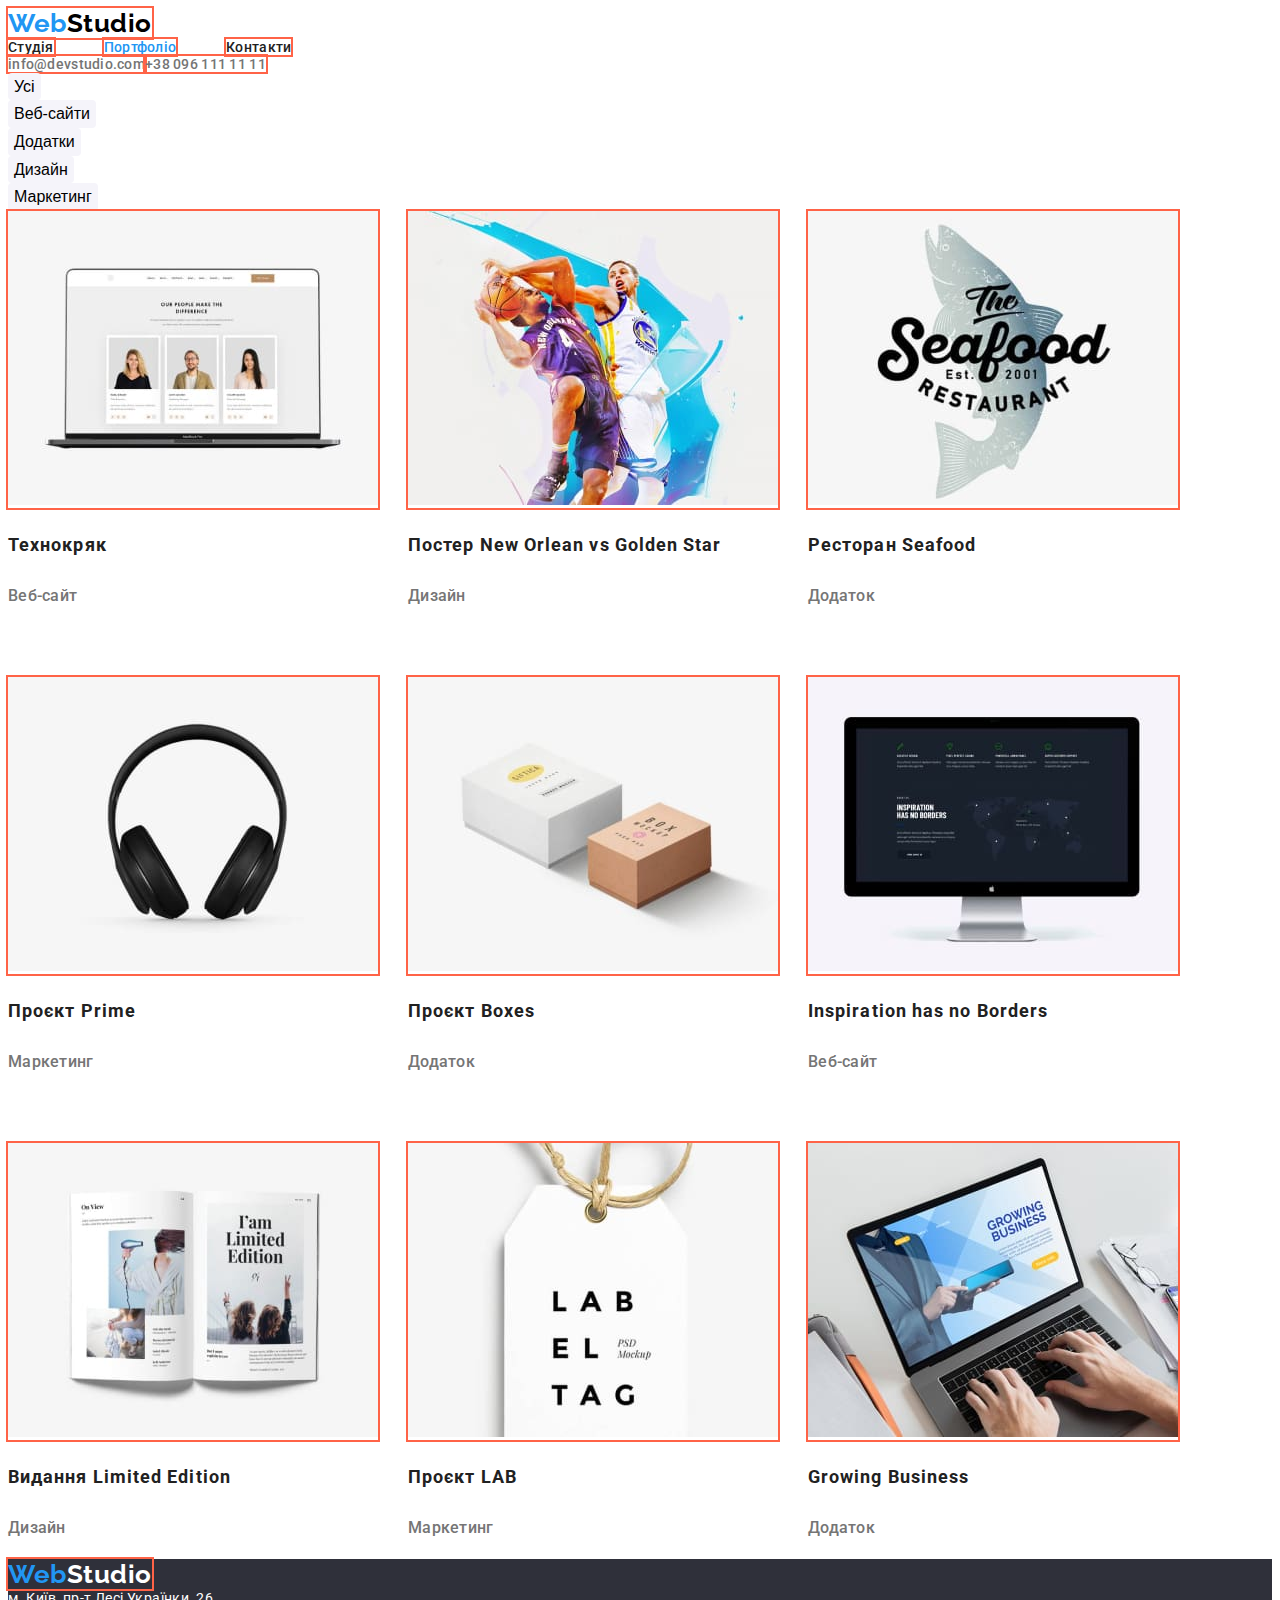
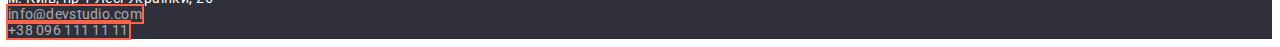
==== portfolio.html @ 8feb5d45 "hv 3" ====
<!DOCTYPE html>
<html lang="uk">
  <head>
    <meta charset="UTF-8" />
    <meta http-equiv="X-UA-Compatible" content="IE=edge" />
    <meta name="viewport" content="width=device-width, initial-scale=1.0" />
    <title>Portfolio</title>
    <link rel="stylesheet" href="css/styles.css" />
  </head>
  <body>
    <header class="header">
      <nav class="header-nav">
        <a class="header-logo logo" href="./index.html"
          ><span>Web</span>Studio</a
        >
        <ul class="header-nav-items">
          <li class="header-nav-item">
            <a class="header-nav-link" href="./index.html">Студія</a>
          </li>
          <li class="header-nav-item">
            <a class="header-nav-link active" href="./portfolio.html">Портфоліо</a>
          </li>
          <li class="header-nav-item">
            <a class="header-nav-link" href="#">Контакти</a>
          </li>
        </ul>
      </nav>
      <ul class="header-contact-items">
        <li class="header-contact-item">
          <a class="header-contact-link" href="mailto:info@devstudio.com"
            >info@devstudio.com</a
          >
        </li>
        <li class="header-contact-item">
          <a class="header-contact-link" href="tel:+380961111111"
            >+38 096 111 11 11</a
          >
        </li>
      </ul>
    </header>
    <main>
      <section class="project">
        <ul class="project-button-items">
          <li class="project-button-item">
            <button class="project-button-action" type="button">Усі</button>
          </li>
          <li class="project-button-item">
            <button class="project-button-action" type="button">Веб-сайти</button>
          </li>
          <li class="project-button-item">
            <button class="project-button-action" type="button">Додатки</button>
          </li>
          <li class="project-button-item">
            <button class="project-button-action" type="button">Дизайн</button>
          </li>
          <li class="project-button-item">
            <button class="project-button-action" type="button"> Маркетинг</button>
          </li>
        </ul>
        <h2 hidden>projects</h2>
        <ul class="project-section-items">
          <li class="project-section-item">
            <a>
              <img
                class="project-section-img"
                src="images/portfolio/img-1.jpg"
                alt="image"
              />
              <h3 class="project-section-title">Технокряк</h3>
              <p class="project-section-subtitle">Веб-сайт</p>
            </a>
          </li>
          <li class="project-section-item">
            <a>
              <img
                class="project-section-img"
                src="images/portfolio/img-2.jpg"
                alt="image"
              />
              <h3 class="project-section-title">
                Постер New Orlean vs Golden Star
              </h3>
              <p class="project-section-subtitle">Дизайн</p>
            </a>
          </li>
          <li class="project-section-item">
            <a>
              <img
                class="project-section-img"
                src="images/portfolio/img-3.jpg"
                alt="image"
              />
              <h3 class="project-section-title">Ресторан Seafood</h3>
              <p class="project-section-subtitle">Додаток</p>
            </a>
          </li>
          <li class="project-section-item">
            <a>
              <img
                class="project-section-img"
                src="images/portfolio/img-4.jpg"
                alt="image"
              />
              <h3 class="project-section-title">Проєкт Prime</h3>
              <p class="project-section-subtitle">Маркетинг</p>
            </a>
          </li>
          <li class="project-section-item">
            <a>
              <img
                class="project-section-img"
                src="images/portfolio/img-5.jpg"
                alt="image"
              />
              <h3 class="project-section-title">Проєкт Boxes</h3>
              <p class="project-section-subtitle">Додаток</p>
            </a>
          </li>
          <li class="project-section-item">
            <a>
              <img
                class="project-section-img"
                src="images/portfolio/img-6.jpg"
                alt="image"
              />
              <h3 class="project-section-title">Inspiration has no Borders</h3>
              <p class="project-section-subtitle">Веб-сайт</p>
            </a>
          </li>
          <li class="project-section-item">
            <a>
              <img
                class="project-section-img"
                src="images/portfolio/img-7.jpg"
                alt="image"
              />
              <h3 class="project-section-title">Видання Limited Edition</h3>
              <p class="project-section-subtitle">Дизайн</p>
            </a>
          </li>
          <li class="project-section-item">
            <a>
              <img
                class="project-section-img"
                src="images/portfolio/img-8.jpg"
                alt="image"
              />
              <h3 class="project-section-title">Проєкт LAB</h3>
              <p class="project-section-subtitle">Маркетинг</p>
            </a>
          </li>
          <li class="project-section-item">
            <a>
              <img
                class="project-section-img"
                src="images/portfolio/img-9.jpg"
                alt="image"
              />
              <h3 class="project-section-title">Growing Business</h3>
              <p class="project-section-subtitle">Додаток</p>
            </a>
          </li>
        </ul>
      </section>
    </main>
    <footer class="footer">
      <a class="footer-logo logo" href="./index.html"><span>Web</span>Studio</a>
      <address class="footer-address">
        <ul class="footer-address-items">
          <li class="footer-address-item deskription">
            м. Київ, пр-т Лесі Українки, 26
          </li>
          <li class="footer-address-item">
            <a class="footer-address-link" href="mailto:info@devstudio.com"
              >info@devstudio.com</a>
          </li>
          <li class="footer-address-item">
            <a class="footer-address-link" href="tel:+380691111111"
              >+38 096 111 11 11</a>
          </li>
        </ul>
      </address>
    </footer>
  </body>
</html>
---- css/styles.css ----
@import url("https://fonts.googleapis.com/css2?family=Raleway:wght@700&family=Roboto:wght@400;500;700;900&display=swap");

:root {
  --color-mine-shaft: #212121;
  --color-dodger-blue: #2196f3;
  --color-white: #ffffff;
  --color-tuna: #2f303a;
  --color-black: #000000;
  --color-boulder: #757575;
  --color-white-transperent: rgba(255, 255, 255, 0.6);
  --color-wild-sand: #f5f5f5;
  --color-whisper: #f5f4fa;
  --color-black-transparent: rgba(0, 0, 0, 0.15);
}

body {
  font-family: "Roboto", sans-serif;
  color: var(--color-mine-shaft);
  letter-spacing: 0.03em;
  font-size: 14px;
}

a {
  text-decoration: none;
  color: var(--color-mine-shaft);
  font-weight: 500;
  line-height: 1.14;
  letter-spacing: 0.02em;
  outline: 2px solid tomato;
}

a.active {
  color: var(--color-dodger-blue);
}

a:hover {
  color: var(--color-dodger-blue);
}

ul {
  padding: 0;
  margin: 0;
}

li {
  list-style-type: none;
}

.logo {
  font-weight: 700;
  font-size: 26px;
  line-height: 1.19;
  font-family: "Raleway", sans-serif;
  outline: 2px solid tomato;
}

.logo span {
  color: var(--color-dodger-blue);
}

.logo.header-logo {
  color: var(--color-black);
}

address {
  font-style: normal;
}

.header-contact-link {
color: var(--color-boulder);
}

.section-banner {
  background-color: var(--color-tuna);
}

.page-title {
  font-weight: 900;
  font-size: 44px;
  line-height: 1.37;
  text-align: center;
  letter-spacing: 0.06em;
  text-transform: uppercase;
  color: var(--color-white);
}

.section-banner-btn {
  font-weight: 700;
  font-size: 16px;
  line-height: 1.88;
  text-align: center;
  letter-spacing: 0.06em;
  color: var(--color-white);
  background: var(--color-dodger-blue);
  box-shadow: 0px 4px 4px var(--color-mine-shaftcolor-black-transparent);
  border-radius: 4px;
  border-color: var(--color-dodger-blue);
}

.section-value-title {
  font-weight: 700;
  line-height: 1.14;
  text-transform: uppercase;
  color: var(--color-mine-shaft);
}

.section-value-deskription {
  line-height: 1, 71;
  color: var(--color-boulder);
}

.buisineіs-section-title {
  font-weight: 700;
  font-size: 36px;
  line-height: 1.17;
  text-align: center;
}

.nev-title {
  font-weight: 700;
  font-size: 36px;
  line-height: 1.17;
  text-align: center;
}

.photo  {
  background: var(--color-whisper);
}

.photo-title {
  font-weight: 500;
  font-size: 16px;
  line-height: 1.19;
  text-align: center;
}

.photo-deskription {
  font-size: 16px;
  line-height: 1.19;
  text-align: center;
  color: var(--color-boulder);
}

.logo.footer-logo {
  color: var(--color-white);
}

.deskription.footer-address-item {
  color: var(--color-white);
}

.footer-address-link {
  font-weight: 400;
  line-height: 1.17;
  color: var(--color-white-transperent);
}

.footer {
  background-color: var(--color-tuna);
}

/*---PORTFOLIO---*/

.project-button-action {
  font-weight: 500;
  font-size: 16px;
  line-height: 1.6;
  text-align: center;
  background: var(--color-whisper);
  border-radius: 4px;
  border: none;
}

.project-button-action:hover {
  color: var(--color-white);
  background: var(--color-dodger-blue);
  box-shadow: 0px 3px 1px rgba(0, 0, 0, 0.1), 0px 1px 2px rgba(0, 0, 0, 0.08),
    0px 2px 2px rgba(0, 0, 0, 0.12);
}

.project-section-title {
  font-weight: 700;
  font-size: 18px;
  line-height: 2;
  letter-spacing: 0.06em;
}

.project-section-subtitle {
  font-size: 16px;
  line-height: 1.88;
  color: var(--color-boulder);
}

/*--Завдання 3 header--*/

.header-nav-items {
  display: flex;
}


.header-contacts-item:not(:last-child) {
  margin-right: 50px;
}

.header-contacts-link {
  line-height: 1.7;
  letter-spacing: 0.03em;
  color: var(--color-boulder);
}

.header-nav-items li {
  margin-top: 0px;
  margin-bottom: 0px;
  margin-right: 50px;
}

.header-contact-items {
  display: flex;
}
 
.container-header-nav {
  display: flex;
  justify-content: space-around;
  background-color: aqua;
  width: 1200px;
  padding-left: 15px;
  padding-right: 15px;
  margin: auto;
}



/*-- портфоліо--*/

.project-section-items {
  display: flex;
  flex-wrap: wrap;
  column-gap: 30px;
  row-gap: 50px;
}
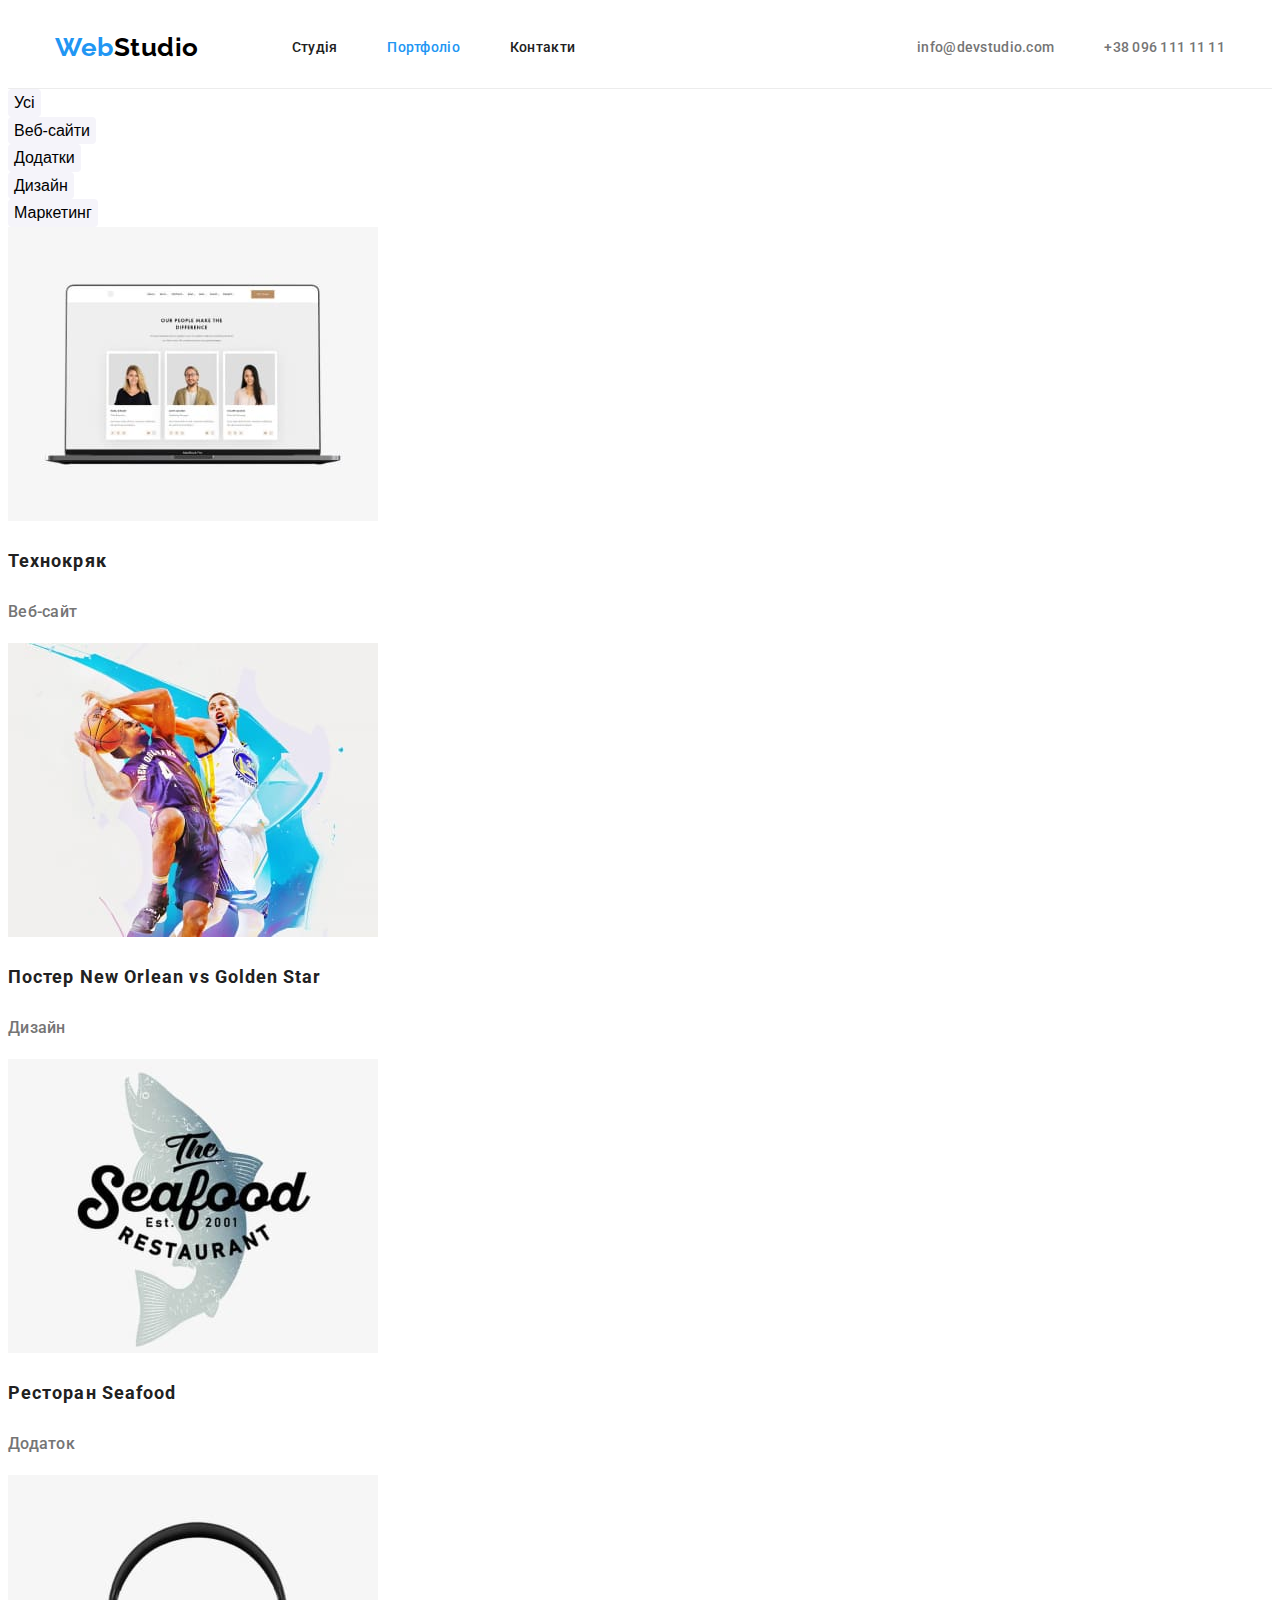
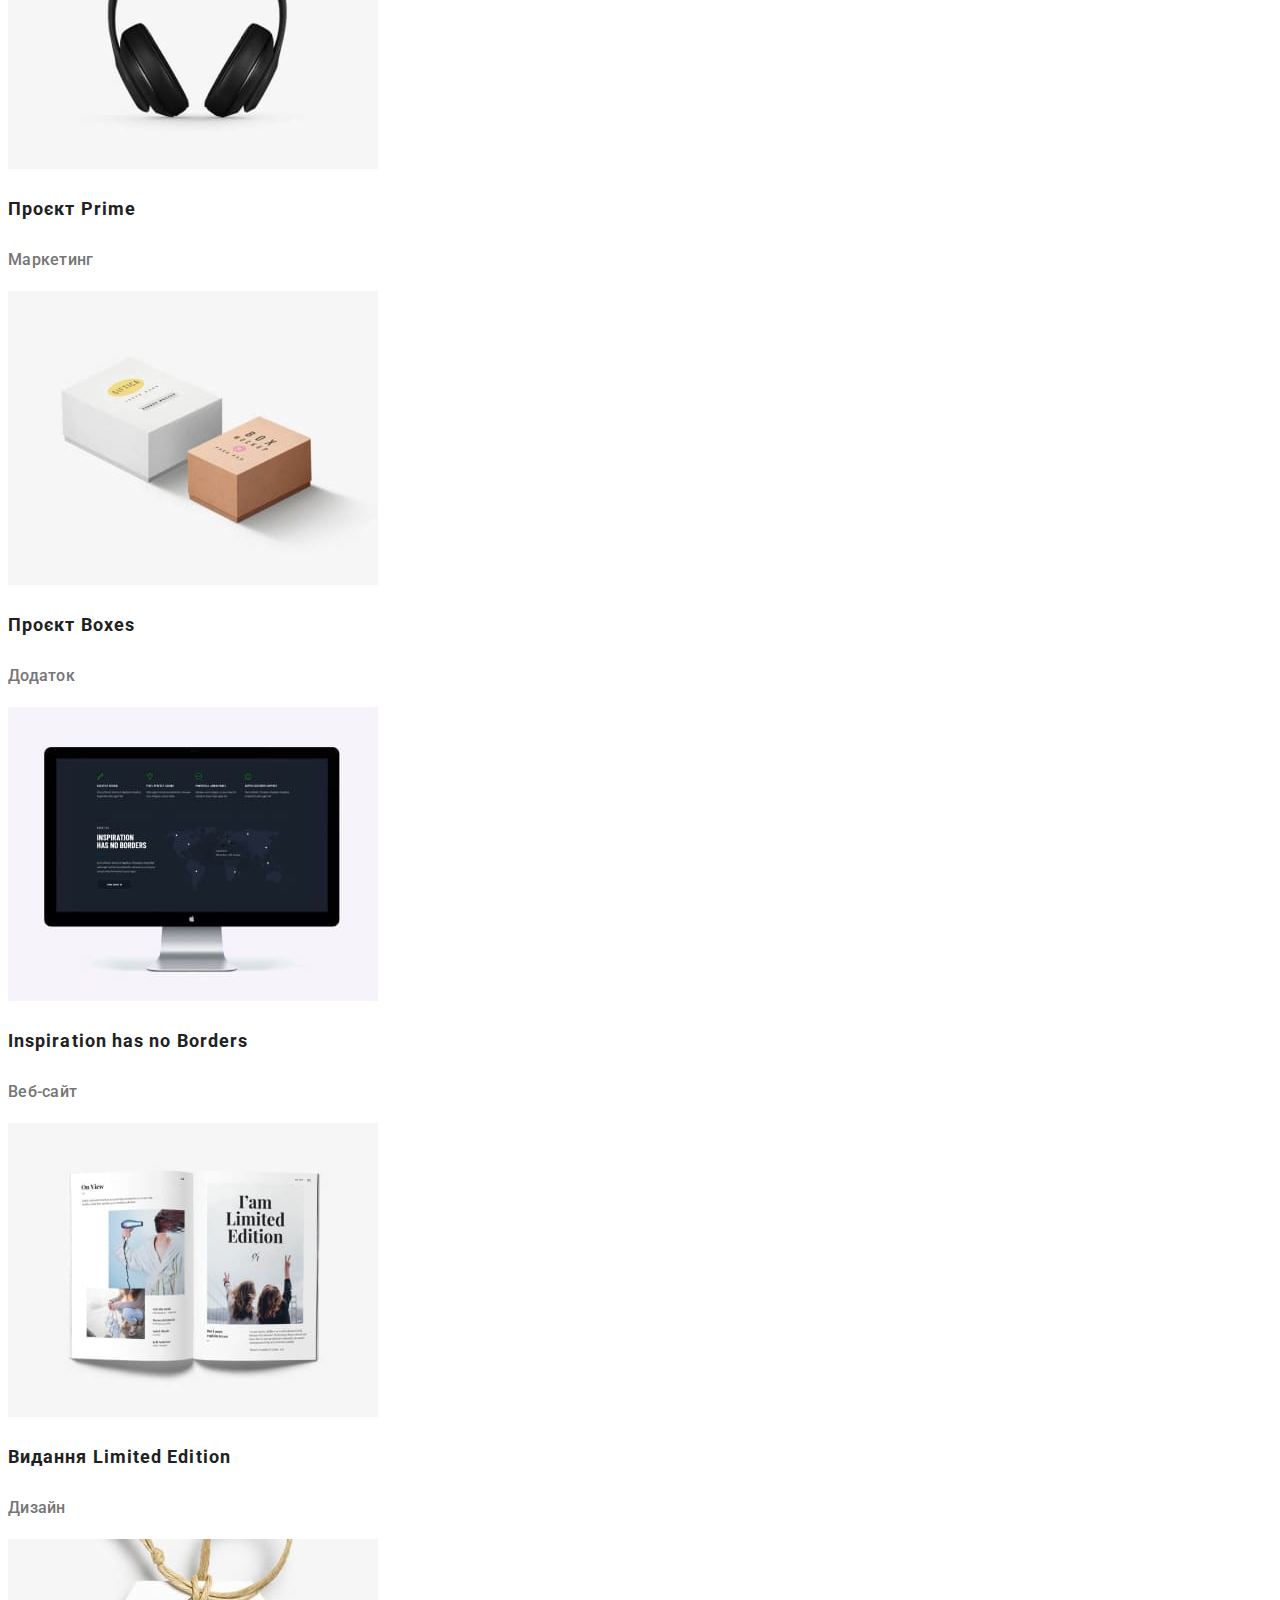
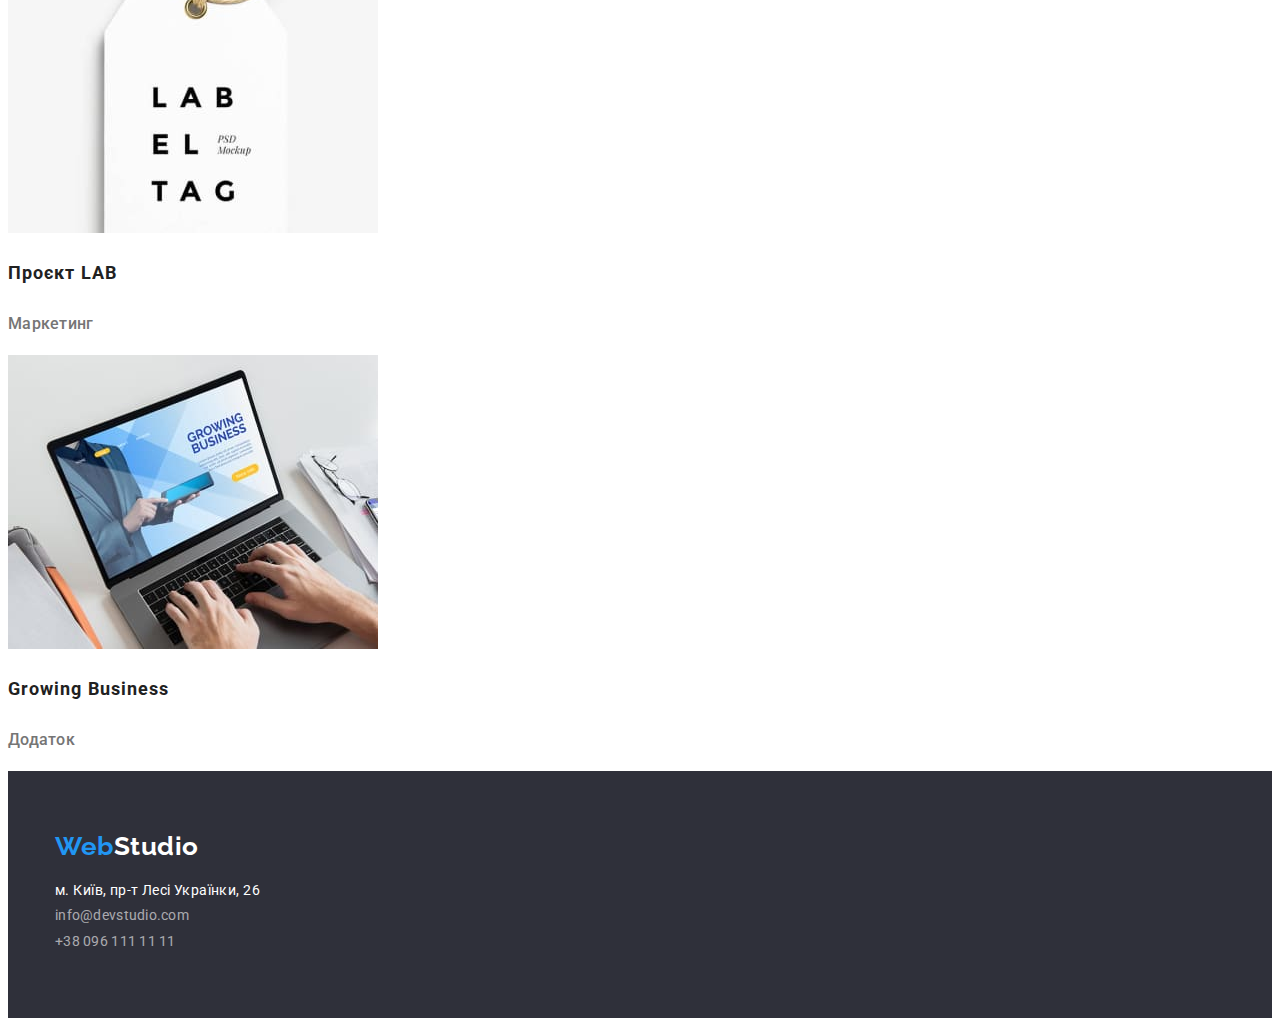
==== commit bdfa41f3: "home page" ====
--- a/portfolio.html
+++ b/portfolio.html
@@ -9,6 +9,7 @@
   </head>
   <body>
     <header class="header">
+      <div class="container header-container">
       <nav class="header-nav">
         <a class="header-logo logo" href="./index.html"
           ><span>Web</span>Studio</a
@@ -18,7 +19,7 @@
             <a class="header-nav-link" href="./index.html">Студія</a>
           </li>
           <li class="header-nav-item">
-            <a class="header-nav-link active" href="./portfolio.html">Портфоліо</a>
+            <a class="header-nav-link active" href="#">Портфоліо</a>
           </li>
           <li class="header-nav-item">
             <a class="header-nav-link" href="#">Контакти</a>
@@ -37,7 +38,8 @@
           >
         </li>
       </ul>
-    </header>
+      </div>
+          </header>
     <main>
       <section class="project">
         <ul class="project-button-items">
@@ -164,6 +166,7 @@
       </section>
     </main>
     <footer class="footer">
+      <div class="container">
       <a class="footer-logo logo" href="./index.html"><span>Web</span>Studio</a>
       <address class="footer-address">
         <ul class="footer-address-items">
@@ -172,14 +175,17 @@
           </li>
           <li class="footer-address-item">
             <a class="footer-address-link" href="mailto:info@devstudio.com"
-              >info@devstudio.com</a>
+              >info@devstudio.com</a
+            >
           </li>
           <li class="footer-address-item">
             <a class="footer-address-link" href="tel:+380691111111"
-              >+38 096 111 11 11</a>
+              >+38 096 111 11 11</a
+            >
           </li>
         </ul>
       </address>
+    </div>
     </footer>
   </body>
 </html>
--- a/css/styles.css
+++ b/css/styles.css
@@ -26,7 +26,6 @@
   font-weight: 500;
   line-height: 1.14;
   letter-spacing: 0.02em;
-  outline: 2px solid tomato;
 }
 
 a.active {
@@ -46,12 +45,18 @@
   list-style-type: none;
 }
 
+.container {
+  max-width: 1200px;
+  box-sizing: border-box;
+  padding: 0 15px;
+  margin: 0 auto;
+}
+
 .logo {
   font-weight: 700;
   font-size: 26px;
   line-height: 1.19;
   font-family: "Raleway", sans-serif;
-  outline: 2px solid tomato;
 }
 
 .logo span {
@@ -60,6 +65,8 @@
 
 .logo.header-logo {
   color: var(--color-black);
+  display: block;
+  margin-right: 93px;
 }
 
 address {
@@ -67,11 +74,13 @@
 }
 
 .header-contact-link {
-color: var(--color-boulder);
+  color: var(--color-boulder);
 }
 
 .section-banner {
   background-color: var(--color-tuna);
+  text-align: center;
+  padding: 200px 0;
 }
 
 .page-title {
@@ -82,6 +91,8 @@
   letter-spacing: 0.06em;
   text-transform: uppercase;
   color: var(--color-white);
+  max-width: 696px;
+  margin: 0 auto 30px;
 }
 
 .section-banner-btn {
@@ -95,17 +106,17 @@
   box-shadow: 0px 4px 4px var(--color-mine-shaftcolor-black-transparent);
   border-radius: 4px;
   border-color: var(--color-dodger-blue);
+  padding: 10px 32px;
 }
 
 .section-value-title {
-  font-weight: 700;
   line-height: 1.14;
   text-transform: uppercase;
   color: var(--color-mine-shaft);
 }
 
 .section-value-deskription {
-  line-height: 1, 71;
+  line-height: 1.71;
   color: var(--color-boulder);
 }
 
@@ -116,37 +127,46 @@
   text-align: center;
 }
 
-.nev-title {
+.team-section-title {
   font-weight: 700;
   font-size: 36px;
   line-height: 1.17;
   text-align: center;
 }
 
-.photo  {
+.team-section {
   background: var(--color-whisper);
-}
-
-.photo-title {
+  padding: 94px 0;
+}
+
+.team-item-title {
   font-weight: 500;
   font-size: 16px;
   line-height: 1.19;
   text-align: center;
-}
-
-.photo-deskription {
+  margin: 0 0 10px;
+}
+
+.team-item-deskription {
   font-size: 16px;
   line-height: 1.19;
   text-align: center;
   color: var(--color-boulder);
+  margin: 0;
 }
 
 .logo.footer-logo {
   color: var(--color-white);
+  margin-bottom: 20px;
+  display: inline-block;
 }
 
 .deskription.footer-address-item {
   color: var(--color-white);
+}
+
+.footer-address-item {
+  margin-bottom: 9px;
 }
 
 .footer-address-link {
@@ -193,48 +213,91 @@
 
 /*--Завдання 3 header--*/
 
-.header-nav-items {
-  display: flex;
-}
-
-
-.header-contacts-item:not(:last-child) {
-  margin-right: 50px;
-}
-
 .header-contacts-link {
   line-height: 1.7;
   letter-spacing: 0.03em;
   color: var(--color-boulder);
 }
 
-.header-nav-items li {
-  margin-top: 0px;
-  margin-bottom: 0px;
-  margin-right: 50px;
-}
-
+.header {
+  padding: 24px 0 25px;
+  border-bottom: 1px solid #ececec;
+}
+
+.header-container,
+.header-nav,
+.header-nav-items,
 .header-contact-items {
   display: flex;
 }
- 
-.container-header-nav {
+
+.header-nav-items,
+.header-container {
+  align-items: center;
+}
+
+.header-nav {
+  margin-right: auto;
+}
+
+.header-nav-item:not(:last-child),
+.header-contact-item:not(:last-child) {
+  margin-right: 50px;
+}
+
+.footer {
+  padding: 60px 0;
+}
+
+.section-value-item {
+  width: calc((100% - 90px) / 4);
+  
+}
+
+.section-value-items {
   display: flex;
-  justify-content: space-around;
-  background-color: aqua;
-  width: 1200px;
-  padding-left: 15px;
-  padding-right: 15px;
-  margin: auto;
-}
-
-
-
-/*-- портфоліо--*/
-
-.project-section-items {
+  padding: 94px 0;
+}
+
+
+.section-value-item:not(:last-child) {
+  margin-right: 30px;
+}
+
+.section-title {
+  margin: 0 0 50px;
+}
+
+.buisineіs-section-items {
   display: flex;
-  flex-wrap: wrap;
-  column-gap: 30px;
-  row-gap: 50px;
-}+  padding-bottom: 94px;
+
+}
+
+.buisineіs-section-item {
+  width: calc((100% - 60) / 3);
+}
+
+.buisineіs-section-item:not(:last-child) {
+  margin-right: 30px;
+}
+
+.team-section-item {
+  background: var(--color-white);
+box-shadow: 0px 1px 3px rgba(0, 0, 0, 0.12), 0px 1px 1px rgba(0, 0, 0, 0.14), 0px 2px 1px rgba(0, 0, 0, 0.2);
+border-radius: 0px 0px 4px 4px;
+width: calc((100% - 90px) / 4);
+}
+
+.team-section-item:not(:last-child) {
+  margin-right: 30px;
+}
+
+.team-section-items {
+  display: flex;
+}
+
+.team-item-info {
+  padding: 30px 0;
+}
+
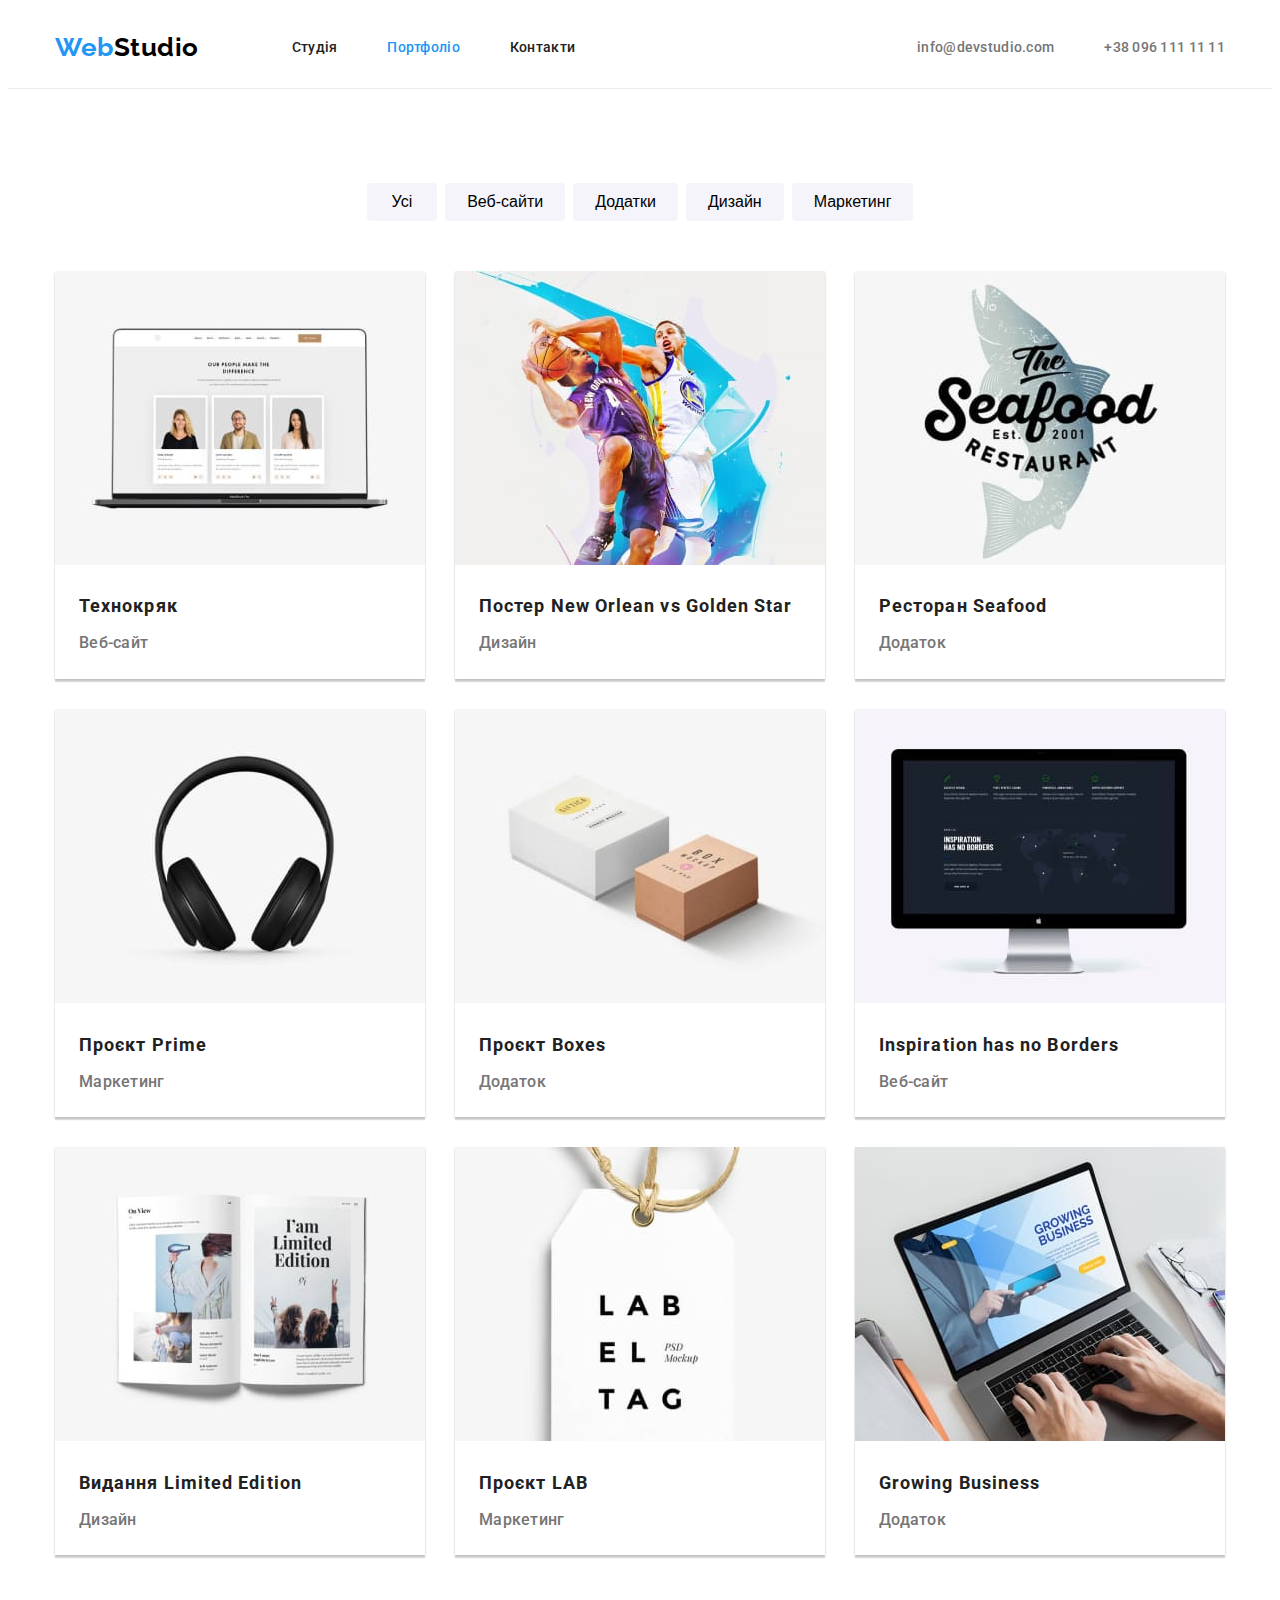
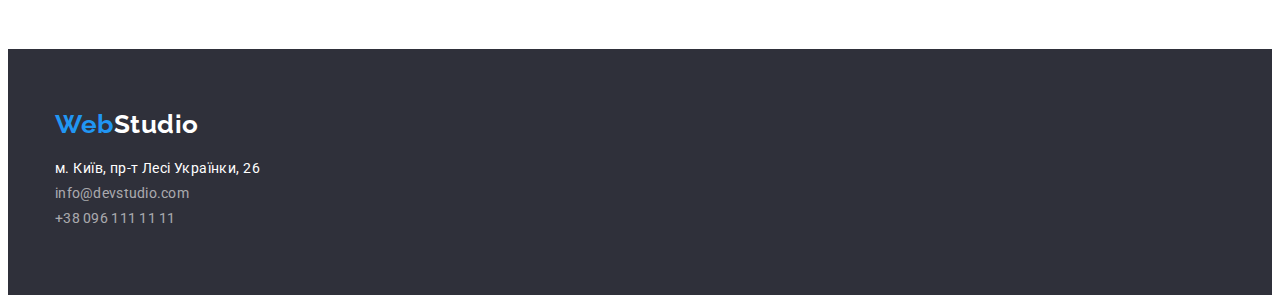
==== commit c9ba7d59: "HOMEVORK3" ====
--- a/portfolio.html
+++ b/portfolio.html
@@ -10,44 +10,46 @@
   <body>
     <header class="header">
       <div class="container header-container">
-      <nav class="header-nav">
-        <a class="header-logo logo" href="./index.html"
-          ><span>Web</span>Studio</a
-        >
-        <ul class="header-nav-items">
-          <li class="header-nav-item">
-            <a class="header-nav-link" href="./index.html">Студія</a>
+        <nav class="header-nav">
+          <a class="header-logo logo" href="./index.html"
+            ><span>Web</span>Studio</a
+          >
+          <ul class="header-nav-items">
+            <li class="header-nav-item">
+              <a class="header-nav-link" href="./index.html">Студія</a>
+            </li>
+            <li class="header-nav-item">
+              <a class="header-nav-link active" href="#">Портфоліо</a>
+            </li>
+            <li class="header-nav-item">
+              <a class="header-nav-link" href="#">Контакти</a>
+            </li>
+          </ul>
+        </nav>
+        <ul class="header-contact-items">
+          <li class="header-contact-item">
+            <a class="header-contact-link" href="mailto:info@devstudio.com"
+              >info@devstudio.com</a
+            >
           </li>
-          <li class="header-nav-item">
-            <a class="header-nav-link active" href="#">Портфоліо</a>
-          </li>
-          <li class="header-nav-item">
-            <a class="header-nav-link" href="#">Контакти</a>
+          <li class="header-contact-item">
+            <a class="header-contact-link" href="tel:+380961111111"
+              >+38 096 111 11 11</a
+            >
           </li>
         </ul>
-      </nav>
-      <ul class="header-contact-items">
-        <li class="header-contact-item">
-          <a class="header-contact-link" href="mailto:info@devstudio.com"
-            >info@devstudio.com</a
-          >
-        </li>
-        <li class="header-contact-item">
-          <a class="header-contact-link" href="tel:+380961111111"
-            >+38 096 111 11 11</a
-          >
-        </li>
-      </ul>
       </div>
-          </header>
+    </header>
     <main>
-      <section class="project">
+      <section class="project container">
         <ul class="project-button-items">
           <li class="project-button-item">
-            <button class="project-button-action" type="button">Усі</button>
+            <button class="project-button-action btn" type="button">Усі</button>
           </li>
           <li class="project-button-item">
-            <button class="project-button-action" type="button">Веб-сайти</button>
+            <button class="project-button-action" type="button">
+              Веб-сайти
+            </button>
           </li>
           <li class="project-button-item">
             <button class="project-button-action" type="button">Додатки</button>
@@ -56,7 +58,9 @@
             <button class="project-button-action" type="button">Дизайн</button>
           </li>
           <li class="project-button-item">
-            <button class="project-button-action" type="button"> Маркетинг</button>
+            <button class="project-button-action" type="button">
+              Маркетинг
+            </button>
           </li>
         </ul>
         <h2 hidden>projects</h2>
@@ -167,25 +171,27 @@
     </main>
     <footer class="footer">
       <div class="container">
-      <a class="footer-logo logo" href="./index.html"><span>Web</span>Studio</a>
-      <address class="footer-address">
-        <ul class="footer-address-items">
-          <li class="footer-address-item deskription">
-            м. Київ, пр-т Лесі Українки, 26
-          </li>
-          <li class="footer-address-item">
-            <a class="footer-address-link" href="mailto:info@devstudio.com"
-              >info@devstudio.com</a
-            >
-          </li>
-          <li class="footer-address-item">
-            <a class="footer-address-link" href="tel:+380691111111"
-              >+38 096 111 11 11</a
-            >
-          </li>
-        </ul>
-      </address>
-    </div>
+        <a class="footer-logo logo" href="./index.html"
+          ><span>Web</span>Studio</a
+        >
+        <address class="footer-address">
+          <ul class="footer-address-items">
+            <li class="footer-address-item deskription">
+              м. Київ, пр-т Лесі Українки, 26
+            </li>
+            <li class="footer-address-item">
+              <a class="footer-address-link" href="mailto:info@devstudio.com"
+                >info@devstudio.com</a
+              >
+            </li>
+            <li class="footer-address-item">
+              <a class="footer-address-link" href="tel:+380691111111"
+                >+38 096 111 11 11</a
+              >
+            </li>
+          </ul>
+        </address>
+      </div>
     </footer>
   </body>
 </html>
--- a/css/styles.css
+++ b/css/styles.css
@@ -203,12 +203,14 @@
   font-size: 18px;
   line-height: 2;
   letter-spacing: 0.06em;
+  margin: 20px 24px 4px 24px;
 }
 
 .project-section-subtitle {
   font-size: 16px;
   line-height: 1.88;
   color: var(--color-boulder);
+  margin: 0 24px 20px 24px;
 }
 
 /*--Завдання 3 header--*/
@@ -251,14 +253,12 @@
 
 .section-value-item {
   width: calc((100% - 90px) / 4);
-  
 }
 
 .section-value-items {
   display: flex;
   padding: 94px 0;
 }
-
 
 .section-value-item:not(:last-child) {
   margin-right: 30px;
@@ -271,7 +271,6 @@
 .buisineіs-section-items {
   display: flex;
   padding-bottom: 94px;
-
 }
 
 .buisineіs-section-item {
@@ -284,9 +283,10 @@
 
 .team-section-item {
   background: var(--color-white);
-box-shadow: 0px 1px 3px rgba(0, 0, 0, 0.12), 0px 1px 1px rgba(0, 0, 0, 0.14), 0px 2px 1px rgba(0, 0, 0, 0.2);
-border-radius: 0px 0px 4px 4px;
-width: calc((100% - 90px) / 4);
+  box-shadow: 0px 1px 3px rgba(0, 0, 0, 0.12), 0px 1px 1px rgba(0, 0, 0, 0.14),
+    0px 2px 1px rgba(0, 0, 0, 0.2);
+  border-radius: 0px 0px 4px 4px;
+  width: calc((100% - 90px) / 4);
 }
 
 .team-section-item:not(:last-child) {
@@ -301,3 +301,40 @@
   padding: 30px 0;
 }
 
+/*--Завдання три портфоліо--*/
+
+.project-button-items {
+  display: flex;
+  justify-content: center;
+  margin: 94px 0 50px;
+}
+
+.project-button-item:not(:last-child) {
+  margin-right: 8px;
+}
+.project-button-action {
+  padding: 6px 22px;
+}
+
+.btn {
+  padding: 6px 25px;
+}
+
+.project-section-items {
+  display: flex;
+  flex-wrap: wrap;
+  padding-bottom: 94px;
+}
+.project-section-item:not(:nth-child(3n + 3)) {
+  margin-right: 30px;
+}
+
+.project-section-item:not(:nth-last-child(-n + 3)) {
+  margin-bottom: 30px;
+}
+
+.project-section-item {
+  width: calc((100% - 60px) / 3);
+  box-shadow: 0px 3px 1px rgba(0, 0, 0, 0.1), 0px 1px 2px rgba(0, 0, 0, 0.08),
+    0px 2px 2px rgba(0, 0, 0, 0.12);
+}
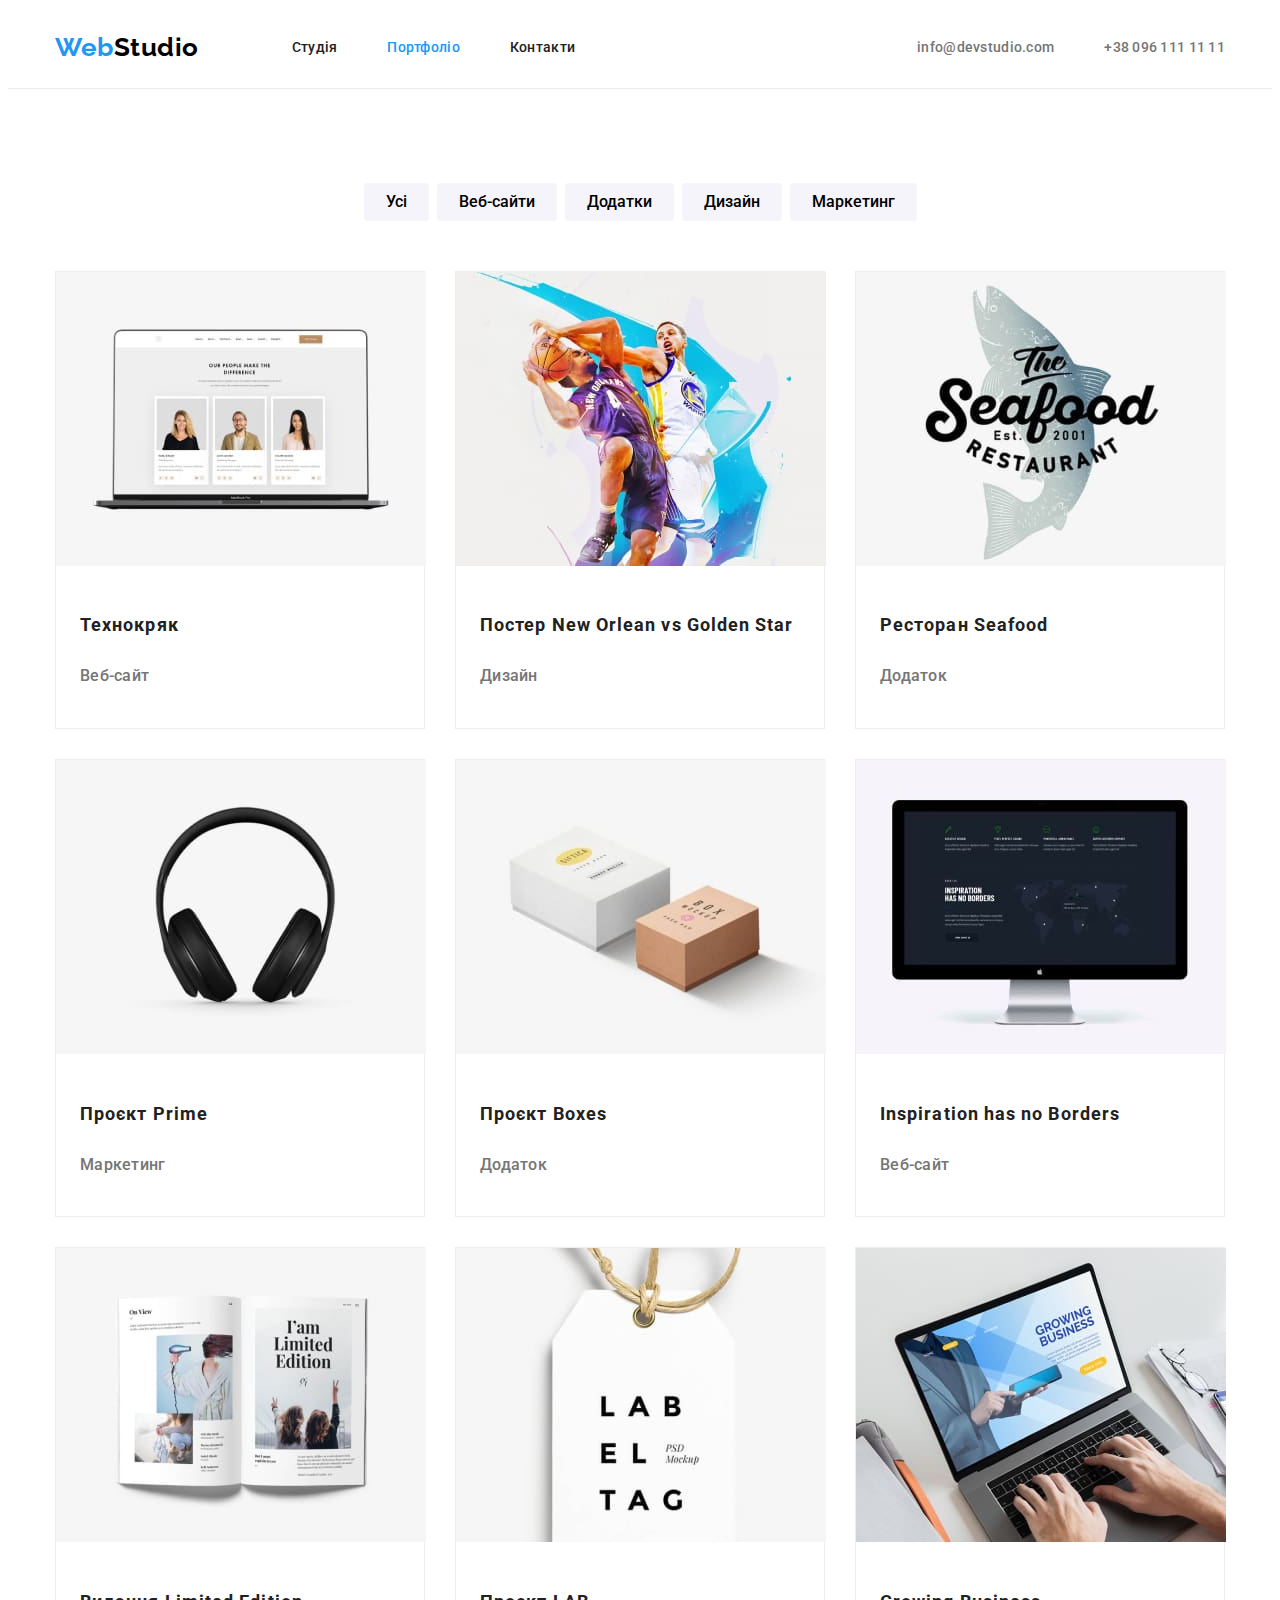
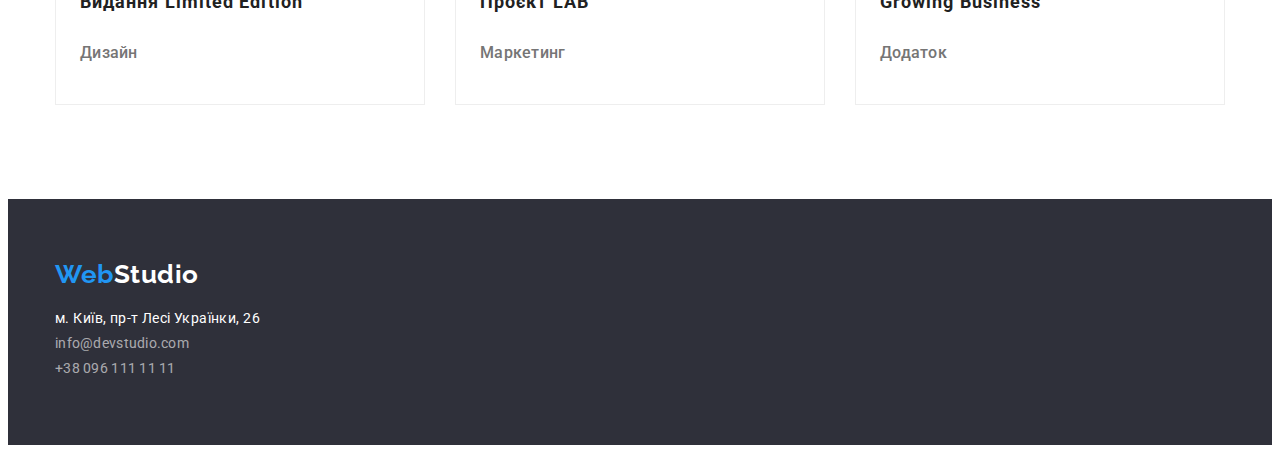
==== commit 75dca39e: "fixes" ====
--- a/portfolio.html
+++ b/portfolio.html
@@ -44,7 +44,7 @@
       <section class="project container">
         <ul class="project-button-items">
           <li class="project-button-item">
-            <button class="project-button-action btn" type="button">Усі</button>
+            <button class="project-button-action" type="button">Усі</button>
           </li>
           <li class="project-button-item">
             <button class="project-button-action" type="button">
@@ -72,8 +72,10 @@
                 src="images/portfolio/img-1.jpg"
                 alt="image"
               />
-              <h3 class="project-section-title">Технокряк</h3>
-              <p class="project-section-subtitle">Веб-сайт</p>
+              <div class="project-section-info">
+                <h3 class="project-section-title">Технокряк</h3>
+                <p class="project-section-subtitle">Веб-сайт</p>
+              </div>
             </a>
           </li>
           <li class="project-section-item">
@@ -83,10 +85,12 @@
                 src="images/portfolio/img-2.jpg"
                 alt="image"
               />
-              <h3 class="project-section-title">
-                Постер New Orlean vs Golden Star
-              </h3>
-              <p class="project-section-subtitle">Дизайн</p>
+              <div class="project-section-info">
+                <h3 class="project-section-title">
+                  Постер New Orlean vs Golden Star
+                </h3>
+                <p class="project-section-subtitle">Дизайн</p>
+              </div>
             </a>
           </li>
           <li class="project-section-item">
@@ -96,8 +100,10 @@
                 src="images/portfolio/img-3.jpg"
                 alt="image"
               />
-              <h3 class="project-section-title">Ресторан Seafood</h3>
-              <p class="project-section-subtitle">Додаток</p>
+              <div class="project-section-info">
+                <h3 class="project-section-title">Ресторан Seafood</h3>
+                <p class="project-section-subtitle">Додаток</p>
+              </div>
             </a>
           </li>
           <li class="project-section-item">
@@ -107,8 +113,10 @@
                 src="images/portfolio/img-4.jpg"
                 alt="image"
               />
-              <h3 class="project-section-title">Проєкт Prime</h3>
-              <p class="project-section-subtitle">Маркетинг</p>
+              <div class="project-section-info">
+                <h3 class="project-section-title">Проєкт Prime</h3>
+                <p class="project-section-subtitle">Маркетинг</p>
+              </div>
             </a>
           </li>
           <li class="project-section-item">
@@ -118,8 +126,10 @@
                 src="images/portfolio/img-5.jpg"
                 alt="image"
               />
-              <h3 class="project-section-title">Проєкт Boxes</h3>
-              <p class="project-section-subtitle">Додаток</p>
+              <div class="project-section-info">
+                <h3 class="project-section-title">Проєкт Boxes</h3>
+                <p class="project-section-subtitle">Додаток</p>
+              </div>
             </a>
           </li>
           <li class="project-section-item">
@@ -129,8 +139,12 @@
                 src="images/portfolio/img-6.jpg"
                 alt="image"
               />
-              <h3 class="project-section-title">Inspiration has no Borders</h3>
-              <p class="project-section-subtitle">Веб-сайт</p>
+              <div class="project-section-info">
+                <h3 class="project-section-title">
+                  Inspiration has no Borders
+                </h3>
+                <p class="project-section-subtitle">Веб-сайт</p>
+              </div>
             </a>
           </li>
           <li class="project-section-item">
@@ -140,8 +154,10 @@
                 src="images/portfolio/img-7.jpg"
                 alt="image"
               />
-              <h3 class="project-section-title">Видання Limited Edition</h3>
-              <p class="project-section-subtitle">Дизайн</p>
+              <div class="project-section-info">
+                <h3 class="project-section-title">Видання Limited Edition</h3>
+                <p class="project-section-subtitle">Дизайн</p>
+              </div>
             </a>
           </li>
           <li class="project-section-item">
@@ -151,8 +167,10 @@
                 src="images/portfolio/img-8.jpg"
                 alt="image"
               />
-              <h3 class="project-section-title">Проєкт LAB</h3>
-              <p class="project-section-subtitle">Маркетинг</p>
+              <div class="project-section-info">
+                <h3 class="project-section-title">Проєкт LAB</h3>
+                <p class="project-section-subtitle">Маркетинг</p>
+              </div>
             </a>
           </li>
           <li class="project-section-item">
@@ -162,8 +180,10 @@
                 src="images/portfolio/img-9.jpg"
                 alt="image"
               />
-              <h3 class="project-section-title">Growing Business</h3>
-              <p class="project-section-subtitle">Додаток</p>
+              <div class="project-section-info">
+                <h3 class="project-section-title">Growing Business</h3>
+                <p class="project-section-subtitle">Додаток</p>
+              </div>
             </a>
           </li>
         </ul>
--- a/css/styles.css
+++ b/css/styles.css
@@ -11,6 +11,7 @@
   --color-wild-sand: #f5f5f5;
   --color-whisper: #f5f4fa;
   --color-black-transparent: rgba(0, 0, 0, 0.15);
+  --color-gallery: #eeeeee;
 }
 
 body {
@@ -32,7 +33,8 @@
   color: var(--color-dodger-blue);
 }
 
-a:hover {
+a:hover,
+a:focus {
   color: var(--color-dodger-blue);
 }
 
@@ -91,8 +93,7 @@
   letter-spacing: 0.06em;
   text-transform: uppercase;
   color: var(--color-white);
-  max-width: 696px;
-  margin: 0 auto 30px;
+  margin: 0 0 30px;
 }
 
 .section-banner-btn {
@@ -103,7 +104,6 @@
   letter-spacing: 0.06em;
   color: var(--color-white);
   background: var(--color-dodger-blue);
-  box-shadow: 0px 4px 4px var(--color-mine-shaftcolor-black-transparent);
   border-radius: 4px;
   border-color: var(--color-dodger-blue);
   padding: 10px 32px;
@@ -113,11 +113,13 @@
   line-height: 1.14;
   text-transform: uppercase;
   color: var(--color-mine-shaft);
+  margin: 0 0 10px;
 }
 
 .section-value-deskription {
   line-height: 1.71;
   color: var(--color-boulder);
+  margin: 0;
 }
 
 .buisineіs-section-title {
@@ -191,7 +193,8 @@
   border: none;
 }
 
-.project-button-action:hover {
+.project-button-action:hover,
+.project-button-action:focus {
   color: var(--color-white);
   background: var(--color-dodger-blue);
   box-shadow: 0px 3px 1px rgba(0, 0, 0, 0.1), 0px 1px 2px rgba(0, 0, 0, 0.08),
@@ -199,18 +202,21 @@
 }
 
 .project-section-title {
+  color: var(--color-mine-shaft);
   font-weight: 700;
   font-size: 18px;
   line-height: 2;
   letter-spacing: 0.06em;
-  margin: 20px 24px 4px 24px;
 }
 
 .project-section-subtitle {
   font-size: 16px;
   line-height: 1.88;
   color: var(--color-boulder);
-  margin: 0 24px 20px 24px;
+}
+
+.project-section-info {
+  padding: 20px 24px;
 }
 
 /*--Завдання 3 header--*/
@@ -302,17 +308,22 @@
 }
 
 /*--Завдання три портфоліо--*/
+.project {
+  padding: 94px 15px;
+}
 
 .project-button-items {
   display: flex;
   justify-content: center;
-  margin: 94px 0 50px;
+  margin: 0 0 50px;
 }
 
 .project-button-item:not(:last-child) {
   margin-right: 8px;
 }
+
 .project-button-action {
+  font-family: "Roboto", sans-serif;
   padding: 6px 22px;
 }
 
@@ -323,8 +334,8 @@
 .project-section-items {
   display: flex;
   flex-wrap: wrap;
-  padding-bottom: 94px;
-}
+}
+
 .project-section-item:not(:nth-child(3n + 3)) {
   margin-right: 30px;
 }
@@ -335,6 +346,6 @@
 
 .project-section-item {
   width: calc((100% - 60px) / 3);
-  box-shadow: 0px 3px 1px rgba(0, 0, 0, 0.1), 0px 1px 2px rgba(0, 0, 0, 0.08),
-    0px 2px 2px rgba(0, 0, 0, 0.12);
-}
+  border: 1px solid var(--color-gallery);
+  box-sizing: border-box;
+}
